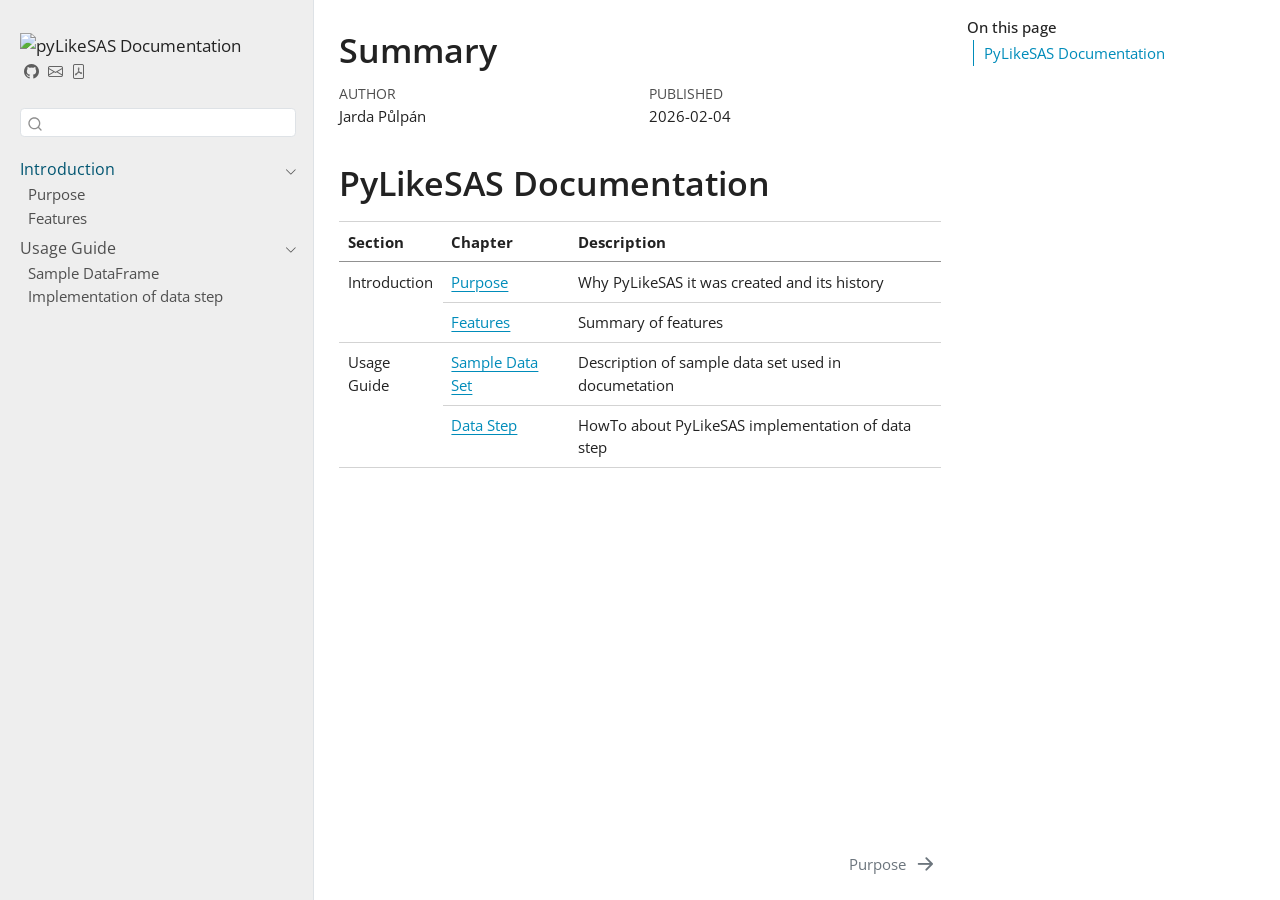
==== docs/index.html @ 1b41780c "added /docs to comply with setting of gh pages" ====
<!DOCTYPE html>
<html xmlns="http://www.w3.org/1999/xhtml" lang="en" xml:lang="en"><head>

<meta charset="utf-8">
<meta name="generator" content="quarto-1.9.36">

<meta name="viewport" content="width=device-width, initial-scale=1.0, user-scalable=yes">

<meta name="author" content="Jarda Půlpán">
<meta name="dcterms.date" content="2026-02-04">

<title>Summary</title>
<style>
/* Default styles provided by pandoc.
** See https://pandoc.org/MANUAL.html#variables-for-html for config info.
*/
code{white-space: pre-wrap;}
span.smallcaps{font-variant: small-caps;}
div.columns{display: flex; gap: min(4vw, 1.5em);}
div.column{flex: auto; overflow-x: auto;}
div.hanging-indent{margin-left: 1.5em; text-indent: -1.5em;}
ul.task-list{list-style: none;}
ul.task-list li input[type="checkbox"] {
  width: 0.8em;
  margin: 0 0.8em 0.2em -1em; /* quarto-specific, see https://github.com/quarto-dev/quarto-cli/issues/4556 */ 
  vertical-align: middle;
}
</style>


<script src="site_libs/quarto-nav/quarto-nav.js"></script>
<script src="site_libs/quarto-nav/headroom.min.js"></script>
<script src="site_libs/clipboard/clipboard.min.js"></script>
<script src="site_libs/quarto-search/autocomplete.umd.js"></script>
<script src="site_libs/quarto-search/fuse.min.js"></script>
<script src="site_libs/quarto-search/quarto-search.js"></script>
<meta name="quarto:offset" content="./">
<link href="./Purpose.html" rel="next">
<script src="site_libs/quarto-html/quarto.js" type="module"></script>
<script src="site_libs/quarto-html/tabsets/tabsets.js" type="module"></script>
<script src="site_libs/quarto-html/popper.min.js"></script>
<script src="site_libs/quarto-html/tippy.umd.min.js"></script>
<script src="site_libs/quarto-html/anchor.min.js"></script>
<link href="site_libs/quarto-html/tippy.css" rel="stylesheet">
<link href="site_libs/quarto-html/quarto-syntax-highlighting-6b946396810233e5ce30c40e93c9c235.css" rel="stylesheet" id="quarto-text-highlighting-styles">
<script src="site_libs/bootstrap/bootstrap.min.js"></script>
<link href="site_libs/bootstrap/bootstrap-icons.css" rel="stylesheet">
<link href="site_libs/bootstrap/bootstrap-2acffc712711a44db399ac0c8c49660f.min.css" rel="stylesheet" append-hash="true" id="quarto-bootstrap" data-mode="light">
<script id="quarto-search-options" type="application/json">{
  "location": "sidebar",
  "copy-button": false,
  "collapse-after": 3,
  "panel-placement": "start",
  "type": "textbox",
  "limit": 50,
  "keyboard-shortcut": [
    "f",
    "/",
    "s"
  ],
  "show-item-context": false,
  "language": {
    "search-no-results-text": "No results",
    "search-matching-documents-text": "matching documents",
    "search-copy-link-title": "Copy link to search",
    "search-hide-matches-text": "Hide additional matches",
    "search-more-match-text": "more match in this document",
    "search-more-matches-text": "more matches in this document",
    "search-clear-button-title": "Clear",
    "search-text-placeholder": "",
    "search-detached-cancel-button-title": "Cancel",
    "search-submit-button-title": "Submit",
    "search-label": "Search"
  }
}</script>


<link rel="stylesheet" href="styles.css">
</head>

<body class="nav-sidebar docked quarto-light">

<div id="quarto-search-results"></div>
  <header id="quarto-header" class="headroom fixed-top">
  <nav class="quarto-secondary-nav">
    <div class="container-fluid d-flex">
      <button type="button" class="quarto-btn-toggle btn" data-bs-toggle="collapse" role="button" data-bs-target=".quarto-sidebar-collapse-item" aria-controls="quarto-sidebar" aria-expanded="false" aria-label="Toggle sidebar navigation" onclick="if (window.quartoToggleHeadroom) { window.quartoToggleHeadroom(); }">
        <i class="bi bi-layout-text-sidebar-reverse"></i>
      </button>
        <nav class="quarto-page-breadcrumbs" aria-label="breadcrumb"><ol class="breadcrumb"><li class="breadcrumb-item"><a href="./index.html">Introduction</a></li></ol></nav>
        <a class="flex-grow-1" role="navigation" data-bs-toggle="collapse" data-bs-target=".quarto-sidebar-collapse-item" aria-controls="quarto-sidebar" aria-expanded="false" aria-label="Toggle sidebar navigation" onclick="if (window.quartoToggleHeadroom) { window.quartoToggleHeadroom(); }">      
        </a>
      <button type="button" class="btn quarto-search-button" aria-label="Search" onclick="window.quartoOpenSearch();">
        <i class="bi bi-search"></i>
      </button>
    </div>
  </nav>
</header>
<!-- content -->
<div id="quarto-content" class="quarto-container page-columns page-rows-contents page-layout-full">
<!-- sidebar -->
  <nav id="quarto-sidebar" class="sidebar collapse collapse-horizontal quarto-sidebar-collapse-item sidebar-navigation docked overflow-auto">
    <div class="pt-lg-2 mt-2 text-left sidebar-header">
      <a href="./index.html" class="sidebar-logo-link">
      <img src="./images/pyLikeSAS_logo.png" alt="pyLikeSAS Documentation" class="sidebar-logo light-content py-0 d-lg-inline d-none">
      <img src="./images/pyLikeSAS_logo.png" alt="pyLikeSAS Documentation" class="sidebar-logo dark-content py-0 d-lg-inline d-none">
      </a>
      <div class="sidebar-tools-main tools-wide">
    <a href="https://github.com/PulpanJ/pyLikeSAS" title="" class="quarto-navigation-tool px-1" aria-label=""><i class="bi bi-github"></i></a>
    <a href="mailto:pulpanj@volny.cz" title="" class="quarto-navigation-tool px-1" aria-label=""><i class="bi bi-envelope"></i></a>
    <a href="./mybook.pdf" title="" class="quarto-navigation-tool px-1" aria-label=""><i class="bi bi-file-pdf"></i></a>
</div>
      </div>
        <div class="mt-2 flex-shrink-0 align-items-center">
        <div class="sidebar-search">
        <div id="quarto-search" class="" title="Search"></div>
        </div>
        </div>
    <div class="sidebar-menu-container"> 
    <ul class="list-unstyled mt-1">
        <li class="sidebar-item sidebar-item-section">
      <div class="sidebar-item-container"> 
            <a href="./index.html" class="sidebar-item-text sidebar-link active">
 <span class="menu-text">Introduction</span></a>
          <a class="sidebar-item-toggle text-start" data-bs-toggle="collapse" data-bs-target="#" role="navigation" aria-expanded="true" aria-label="Toggle section">
            <i class="bi bi-chevron-right ms-2"></i>
          </a> 
      </div>
      <ul id="" class="collapse list-unstyled sidebar-section depth1 show">  
          <li class="sidebar-item">
  <div class="sidebar-item-container"> 
  <a href="./Purpose.html" class="sidebar-item-text sidebar-link">
 <span class="menu-text">Purpose</span></a>
  </div>
</li>
          <li class="sidebar-item">
  <div class="sidebar-item-container"> 
  <a href="./pyLikeSAS.html" class="sidebar-item-text sidebar-link">
 <span class="menu-text">Features</span></a>
  </div>
</li>
      </ul>
  </li>
        <li class="sidebar-item sidebar-item-section">
      <div class="sidebar-item-container"> 
            <a class="sidebar-item-text sidebar-link text-start" data-bs-toggle="collapse" data-bs-target="#quarto-sidebar-section-1" role="navigation" aria-expanded="true">
 <span class="menu-text">Usage Guide</span></a>
          <a class="sidebar-item-toggle text-start" data-bs-toggle="collapse" data-bs-target="#quarto-sidebar-section-1" role="navigation" aria-expanded="true" aria-label="Toggle section">
            <i class="bi bi-chevron-right ms-2"></i>
          </a> 
      </div>
      <ul id="quarto-sidebar-section-1" class="collapse list-unstyled sidebar-section depth1 show">  
          <li class="sidebar-item">
  <div class="sidebar-item-container"> 
  <a href="./SampleDataFrame.html" class="sidebar-item-text sidebar-link">
 <span class="menu-text">Sample DataFrame</span></a>
  </div>
</li>
          <li class="sidebar-item">
  <div class="sidebar-item-container"> 
  <a href="./Implementationsofdatastep.html" class="sidebar-item-text sidebar-link">
 <span class="menu-text">Implementation of data step</span></a>
  </div>
</li>
      </ul>
  </li>
    </ul>
    </div>
</nav>
<div id="quarto-sidebar-glass" class="quarto-sidebar-collapse-item" data-bs-toggle="collapse" data-bs-target=".quarto-sidebar-collapse-item"></div>
<!-- margin-sidebar -->
    <div id="quarto-margin-sidebar" class="sidebar margin-sidebar">
        <nav id="TOC" role="doc-toc" class="toc-active" data-toc-expanded="-1">
    <h2 id="toc-title">On this page</h2>
   
  <ul>
  <li><a href="#pylikesas-documentation" id="toc-pylikesas-documentation" class="nav-link active" data-scroll-target="#pylikesas-documentation">PyLikeSAS Documentation</a></li>
  </ul>
</nav>
    </div>
<!-- main -->
<main class="content column-body" id="quarto-document-content">

<header id="title-block-header" class="quarto-title-block default">
<div class="quarto-title">
<h1 class="title">Summary</h1>
</div>



<div class="quarto-title-meta column-body">

    <div>
    <div class="quarto-title-meta-heading">Author</div>
    <div class="quarto-title-meta-contents">
             <p>Jarda Půlpán </p>
          </div>
  </div>
    
    <div>
    <div class="quarto-title-meta-heading">Published</div>
    <div class="quarto-title-meta-contents">
      <p class="date">2026-02-04</p>
    </div>
  </div>
  
    
  </div>
  


</header>


<section id="pylikesas-documentation" class="level1">
<h1>PyLikeSAS Documentation</h1>
<table class="caption-top table">
<thead>
<tr class="header">
<th> Section</th>
<th>Chapter</th>
<th>Description</th>
</tr>
</thead>
<tbody>
<tr class="odd">
<td rowspan="2"> Introduction</td>
<td><a href="./Purpose.html">Purpose</a><br>
</td>
<td>Why PyLikeSAS it was created and its history</td>
</tr>
<tr class="even">
<td><a href="./pyLikeSAS.html">Features</a></td>
<td>Summary of features</td>
</tr>
<tr class="odd">
<td rowspan="2"> Usage Guide</td>
<td><a href="./SampleDataFrame.html">Sample Data Set</a></td>
<td>Description of sample data set used in documetation</td>
</tr>
<tr class="even">
<td><a href="./Implementationsofdatastep.html">Data Step</a></td>
<td>HowTo about PyLikeSAS implementation of data step</td>
</tr>
</tbody>
</table>


</section>

<a onclick="window.scrollTo(0, 0); return false;" role="button" id="quarto-back-to-top"><i class="bi bi-arrow-up"></i> Back to top</a></main> <!-- /main -->
<script id="quarto-html-after-body" type="application/javascript">
  window.document.addEventListener("DOMContentLoaded", function (event) {
    const icon = "";
    const anchorJS = new window.AnchorJS();
    anchorJS.options = {
      placement: 'right',
      icon: icon
    };
    anchorJS.add('.anchored');
    const isCodeAnnotation = (el) => {
      for (const clz of el.classList) {
        if (clz.startsWith('code-annotation-')) {                     
          return true;
        }
      }
      return false;
    }
    const onCopySuccess = function(e) {
      // button target
      const button = e.trigger;
      // don't keep focus
      button.blur();
      // flash "checked"
      button.classList.add('code-copy-button-checked');
      var currentTitle = button.getAttribute("title");
      button.setAttribute("title", "Copied!");
      let tooltip;
      if (window.bootstrap) {
        button.setAttribute("data-bs-toggle", "tooltip");
        button.setAttribute("data-bs-placement", "left");
        button.setAttribute("data-bs-title", "Copied!");
        tooltip = new bootstrap.Tooltip(button, 
          { trigger: "manual", 
            customClass: "code-copy-button-tooltip",
            offset: [0, -8]});
        tooltip.show();    
      }
      setTimeout(function() {
        if (tooltip) {
          tooltip.hide();
          button.removeAttribute("data-bs-title");
          button.removeAttribute("data-bs-toggle");
          button.removeAttribute("data-bs-placement");
        }
        button.setAttribute("title", currentTitle);
        button.classList.remove('code-copy-button-checked');
      }, 1000);
      // clear code selection
      e.clearSelection();
    }
    const getTextToCopy = function(trigger) {
      const outerScaffold = trigger.parentElement.cloneNode(true);
      const codeEl = outerScaffold.querySelector('code');
      for (const childEl of codeEl.children) {
        if (isCodeAnnotation(childEl)) {
          childEl.remove();
        }
      }
      return codeEl.innerText;
    }
    const clipboard = new window.ClipboardJS('.code-copy-button:not([data-in-quarto-modal])', {
      text: getTextToCopy
    });
    clipboard.on('success', onCopySuccess);
    if (window.document.getElementById('quarto-embedded-source-code-modal')) {
      const clipboardModal = new window.ClipboardJS('.code-copy-button[data-in-quarto-modal]', {
        text: getTextToCopy,
        container: window.document.getElementById('quarto-embedded-source-code-modal')
      });
      clipboardModal.on('success', onCopySuccess);
    }
      var localhostRegex = new RegExp(/^(?:http|https):\/\/localhost\:?[0-9]*\//);
      var mailtoRegex = new RegExp(/^mailto:/);
        var filterRegex = new RegExp('/' + window.location.host + '/');
      var isInternal = (href) => {
          return filterRegex.test(href) || localhostRegex.test(href) || mailtoRegex.test(href);
      }
      // Inspect non-navigation links and adorn them if external
     var links = window.document.querySelectorAll('a[href]:not(.nav-link):not(.navbar-brand):not(.toc-action):not(.sidebar-link):not(.sidebar-item-toggle):not(.pagination-link):not(.no-external):not([aria-hidden]):not(.dropdown-item):not(.quarto-navigation-tool):not(.about-link)');
      for (var i=0; i<links.length; i++) {
        const link = links[i];
        if (!isInternal(link.href)) {
          // undo the damage that might have been done by quarto-nav.js in the case of
          // links that we want to consider external
          if (link.dataset.originalHref !== undefined) {
            link.href = link.dataset.originalHref;
          }
            // target, if specified
            link.setAttribute("target", "_blank");
            if (link.getAttribute("rel") === null) {
              link.setAttribute("rel", "noopener");
            }
            // default icon
            link.classList.add("external");
        }
      }
    function tippyHover(el, contentFn, onTriggerFn, onUntriggerFn) {
      const config = {
        allowHTML: true,
        maxWidth: 500,
        delay: 100,
        arrow: false,
        appendTo: function(el) {
            return el.parentElement;
        },
        interactive: true,
        interactiveBorder: 10,
        theme: 'quarto',
        placement: 'bottom-start',
      };
      if (contentFn) {
        config.content = contentFn;
      }
      if (onTriggerFn) {
        config.onTrigger = onTriggerFn;
      }
      if (onUntriggerFn) {
        config.onUntrigger = onUntriggerFn;
      }
      window.tippy(el, config); 
    }
    const noterefs = window.document.querySelectorAll('a[role="doc-noteref"]');
    for (var i=0; i<noterefs.length; i++) {
      const ref = noterefs[i];
      tippyHover(ref, function() {
        // use id or data attribute instead here
        let href = ref.getAttribute('data-footnote-href') || ref.getAttribute('href');
        try { href = new URL(href).hash; } catch {}
        const id = href.replace(/^#\/?/, "");
        const note = window.document.getElementById(id);
        if (note) {
          return note.innerHTML;
        } else {
          return "";
        }
      });
    }
    const xrefs = window.document.querySelectorAll('a.quarto-xref');
    const processXRef = (id, note) => {
      // Strip column container classes
      const stripColumnClz = (el) => {
        el.classList.remove("page-full", "page-columns");
        if (el.children) {
          for (const child of el.children) {
            stripColumnClz(child);
          }
        }
      }
      stripColumnClz(note)
      if (id === null || id.startsWith('sec-')) {
        // Special case sections, only their first couple elements
        const container = document.createElement("div");
        if (note.children && note.children.length > 2) {
          container.appendChild(note.children[0].cloneNode(true));
          for (let i = 1; i < note.children.length; i++) {
            const child = note.children[i];
            if (child.tagName === "P" && child.innerText === "") {
              continue;
            } else {
              container.appendChild(child.cloneNode(true));
              break;
            }
          }
          if (window.Quarto?.typesetMath) {
            window.Quarto.typesetMath(container);
          }
          return container.innerHTML
        } else {
          if (window.Quarto?.typesetMath) {
            window.Quarto.typesetMath(note);
          }
          return note.innerHTML;
        }
      } else {
        // Remove any anchor links if they are present
        const anchorLink = note.querySelector('a.anchorjs-link');
        if (anchorLink) {
          anchorLink.remove();
        }
        if (window.Quarto?.typesetMath) {
          window.Quarto.typesetMath(note);
        }
        if (note.classList.contains("callout")) {
          return note.outerHTML;
        } else {
          return note.innerHTML;
        }
      }
    }
    for (var i=0; i<xrefs.length; i++) {
      const xref = xrefs[i];
      tippyHover(xref, undefined, function(instance) {
        instance.disable();
        let url = xref.getAttribute('href');
        let hash = undefined; 
        if (url.startsWith('#')) {
          hash = url;
        } else {
          try { hash = new URL(url).hash; } catch {}
        }
        if (hash) {
          const id = hash.replace(/^#\/?/, "");
          const note = window.document.getElementById(id);
          if (note !== null) {
            try {
              const html = processXRef(id, note.cloneNode(true));
              instance.setContent(html);
            } finally {
              instance.enable();
              instance.show();
            }
          } else {
            // See if we can fetch this
            fetch(url.split('#')[0])
            .then(res => res.text())
            .then(html => {
              const parser = new DOMParser();
              const htmlDoc = parser.parseFromString(html, "text/html");
              const note = htmlDoc.getElementById(id);
              if (note !== null) {
                const html = processXRef(id, note);
                instance.setContent(html);
              } 
            }).finally(() => {
              instance.enable();
              instance.show();
            });
          }
        } else {
          // See if we can fetch a full url (with no hash to target)
          // This is a special case and we should probably do some content thinning / targeting
          fetch(url)
          .then(res => res.text())
          .then(html => {
            const parser = new DOMParser();
            const htmlDoc = parser.parseFromString(html, "text/html");
            const note = htmlDoc.querySelector('main.content');
            if (note !== null) {
              // This should only happen for chapter cross references
              // (since there is no id in the URL)
              // remove the first header
              if (note.children.length > 0 && note.children[0].tagName === "HEADER") {
                note.children[0].remove();
              }
              const html = processXRef(null, note);
              instance.setContent(html);
            } 
          }).finally(() => {
            instance.enable();
            instance.show();
          });
        }
      }, function(instance) {
      });
    }
        let selectedAnnoteEl;
        const selectorForAnnotation = ( cell, annotation) => {
          let cellAttr = 'data-code-cell="' + cell + '"';
          let lineAttr = 'data-code-annotation="' +  annotation + '"';
          const selector = 'span[' + cellAttr + '][' + lineAttr + ']';
          return selector;
        }
        const selectCodeLines = (annoteEl) => {
          const doc = window.document;
          const targetCell = annoteEl.getAttribute("data-target-cell");
          const targetAnnotation = annoteEl.getAttribute("data-target-annotation");
          const annoteSpan = window.document.querySelector(selectorForAnnotation(targetCell, targetAnnotation));
          const lines = annoteSpan.getAttribute("data-code-lines").split(",");
          const lineIds = lines.map((line) => {
            return targetCell + "-" + line;
          })
          let top = null;
          let height = null;
          let parent = null;
          if (lineIds.length > 0) {
              //compute the position of the single el (top and bottom and make a div)
              const el = window.document.getElementById(lineIds[0]);
              top = el.offsetTop;
              height = el.offsetHeight;
              parent = el.parentElement.parentElement;
            if (lineIds.length > 1) {
              const lastEl = window.document.getElementById(lineIds[lineIds.length - 1]);
              const bottom = lastEl.offsetTop + lastEl.offsetHeight;
              height = bottom - top;
            }
            if (top !== null && height !== null && parent !== null) {
              // cook up a div (if necessary) and position it 
              let div = window.document.getElementById("code-annotation-line-highlight");
              if (div === null) {
                div = window.document.createElement("div");
                div.setAttribute("id", "code-annotation-line-highlight");
                div.style.position = 'absolute';
                parent.appendChild(div);
              }
              div.style.top = top - 2 + "px";
              div.style.height = height + 4 + "px";
              div.style.left = 0;
              let gutterDiv = window.document.getElementById("code-annotation-line-highlight-gutter");
              if (gutterDiv === null) {
                gutterDiv = window.document.createElement("div");
                gutterDiv.setAttribute("id", "code-annotation-line-highlight-gutter");
                gutterDiv.style.position = 'absolute';
                const codeCell = window.document.getElementById(targetCell);
                const gutter = codeCell.querySelector('.code-annotation-gutter');
                gutter.appendChild(gutterDiv);
              }
              gutterDiv.style.top = top - 2 + "px";
              gutterDiv.style.height = height + 4 + "px";
            }
            selectedAnnoteEl = annoteEl;
          }
        };
        const unselectCodeLines = () => {
          const elementsIds = ["code-annotation-line-highlight", "code-annotation-line-highlight-gutter"];
          elementsIds.forEach((elId) => {
            const div = window.document.getElementById(elId);
            if (div) {
              div.remove();
            }
          });
          selectedAnnoteEl = undefined;
        };
          // Handle positioning of the toggle
      window.addEventListener(
        "resize",
        throttle(() => {
          elRect = undefined;
          if (selectedAnnoteEl) {
            selectCodeLines(selectedAnnoteEl);
          }
        }, 10)
      );
      function throttle(fn, ms) {
      let throttle = false;
      let timer;
        return (...args) => {
          if(!throttle) { // first call gets through
              fn.apply(this, args);
              throttle = true;
          } else { // all the others get throttled
              if(timer) clearTimeout(timer); // cancel #2
              timer = setTimeout(() => {
                fn.apply(this, args);
                timer = throttle = false;
              }, ms);
          }
        };
      }
        // Attach click handler to the DT
        const annoteDls = window.document.querySelectorAll('dt[data-target-cell]');
        for (const annoteDlNode of annoteDls) {
          annoteDlNode.addEventListener('click', (event) => {
            const clickedEl = event.target;
            if (clickedEl !== selectedAnnoteEl) {
              unselectCodeLines();
              const activeEl = window.document.querySelector('dt[data-target-cell].code-annotation-active');
              if (activeEl) {
                activeEl.classList.remove('code-annotation-active');
              }
              selectCodeLines(clickedEl);
              clickedEl.classList.add('code-annotation-active');
            } else {
              // Unselect the line
              unselectCodeLines();
              clickedEl.classList.remove('code-annotation-active');
            }
          });
        }
    const findCites = (el) => {
      const parentEl = el.parentElement;
      if (parentEl) {
        const cites = parentEl.dataset.cites;
        if (cites) {
          return {
            el,
            cites: cites.split(' ')
          };
        } else {
          return findCites(el.parentElement)
        }
      } else {
        return undefined;
      }
    };
    var bibliorefs = window.document.querySelectorAll('a[role="doc-biblioref"]');
    for (var i=0; i<bibliorefs.length; i++) {
      const ref = bibliorefs[i];
      const citeInfo = findCites(ref);
      if (citeInfo) {
        tippyHover(citeInfo.el, function() {
          var popup = window.document.createElement('div');
          citeInfo.cites.forEach(function(cite) {
            var citeDiv = window.document.createElement('div');
            citeDiv.classList.add('hanging-indent');
            citeDiv.classList.add('csl-entry');
            var biblioDiv = window.document.getElementById('ref-' + cite);
            if (biblioDiv) {
              citeDiv.innerHTML = biblioDiv.innerHTML;
            }
            popup.appendChild(citeDiv);
          });
          return popup.innerHTML;
        });
      }
    }
  });
  </script>
<nav class="page-navigation column-body">
  <div class="nav-page nav-page-previous">
  </div>
  <div class="nav-page nav-page-next">
      <a href="./Purpose.html" class="pagination-link" aria-label="Purpose">
        <span class="nav-page-text">Purpose</span> <i class="bi bi-arrow-right-short"></i>
      </a>
  </div>
</nav>
</div> <!-- /content -->




</body></html>
---- docs/site_libs/quarto-html/tippy.css ----
.tippy-box[data-animation=fade][data-state=hidden]{opacity:0}[data-tippy-root]{max-width:calc(100vw - 10px)}.tippy-box{position:relative;background-color:#333;color:#fff;border-radius:4px;font-size:14px;line-height:1.4;white-space:normal;outline:0;transition-property:transform,visibility,opacity}.tippy-box[data-placement^=top]>.tippy-arrow{bottom:0}.tippy-box[data-placement^=top]>.tippy-arrow:before{bottom:-7px;left:0;border-width:8px 8px 0;border-top-color:initial;transform-origin:center top}.tippy-box[data-placement^=bottom]>.tippy-arrow{top:0}.tippy-box[data-placement^=bottom]>.tippy-arrow:before{top:-7px;left:0;border-width:0 8px 8px;border-bottom-color:initial;transform-origin:center bottom}.tippy-box[data-placement^=left]>.tippy-arrow{right:0}.tippy-box[data-placement^=left]>.tippy-arrow:before{border-width:8px 0 8px 8px;border-left-color:initial;right:-7px;transform-origin:center left}.tippy-box[data-placement^=right]>.tippy-arrow{left:0}.tippy-box[data-placement^=right]>.tippy-arrow:before{left:-7px;border-width:8px 8px 8px 0;border-right-color:initial;transform-origin:center right}.tippy-box[data-inertia][data-state=visible]{transition-timing-function:cubic-bezier(.54,1.5,.38,1.11)}.tippy-arrow{width:16px;height:16px;color:#333}.tippy-arrow:before{content:"";position:absolute;border-color:transparent;border-style:solid}.tippy-content{position:relative;padding:5px 9px;z-index:1}
---- docs/site_libs/quarto-html/quarto-syntax-highlighting-6b946396810233e5ce30c40e93c9c235.css ----
/* quarto syntax highlight colors */
:root {
  --quarto-hl-al-color: #ef2929;
  --quarto-hl-an-color: #8f5902;
  --quarto-hl-at-color: #204a87;
  --quarto-hl-bn-color: #0000cf;
  --quarto-hl-ch-color: #c4073a;
  --quarto-hl-co-color: #037e1e;
  --quarto-hl-cv-color: #037e1e;
  --quarto-hl-cn-color: #e60b16;
  --quarto-hl-cf-color: #204a87;
  --quarto-hl-dt-color: #204a87;
  --quarto-hl-dv-color: #0000cf;
  --quarto-hl-do-color: #03741f;
  --quarto-hl-er-color: #a40000;
  --quarto-hl-ex-color: inherit;
  --quarto-hl-fl-color: #0000cf;
  --quarto-hl-fu-color: #204a87;
  --quarto-hl-im-color: inherit;
  --quarto-hl-in-color: #8f5902;
  --quarto-hl-kw-color: #204a87;
  --quarto-hl-op-color: #0717c4;
  --quarto-hl-ot-color: #f4780b;
  --quarto-hl-pp-color: #8f5902;
  --quarto-hl-sc-color: #ce5c00;
  --quarto-hl-ss-color: #4e9a06;
  --quarto-hl-st-color: #b94704;
  --quarto-hl-va-color: #151dc1;
  --quarto-hl-vs-color: #4e9a06;
  --quarto-hl-wa-color: #f7073f;
}

/* other quarto variables */
:root {
  --quarto-font-monospace: SFMono-Regular, Menlo, Monaco, Consolas, "Liberation Mono", "Courier New", monospace;
}

/* syntax highlight based on Pandoc's rules */
/* Alert */
code span.al {
  color: #ef2929;
  font-style: inherit;
}

/* Annotation */
code span.an {
  color: #8f5902;
  font-weight: bold;
  font-style: italic;
}

/* Attribute */
code span.at {
  color: #204a87;
  font-style: inherit;
}

/* BaseN */
code span.bn {
  color: #0000cf;
  font-style: inherit;
}

/* ControlFlow */
code span.cf {
  color: #204a87;
  font-weight: bold;
  font-style: inherit;
  text-decoration: underline;
}

/* Char */
code span.ch {
  color: #c4073a;
  font-weight: bold;
  font-style: inherit;
}

/* Constant */
code span.cn {
  color: #e60b16;
  font-weight: bold;
  font-style: inherit;
}

/* Comment */
code span.co {
  color: #037e1e;
  font-weight: bold;
  font-style: italic;
}

/* CommentVar */
code span.cv {
  color: #037e1e;
  font-weight: bold;
  font-style: italic;
  text-decoration: underline;
}

/* Documentation */
code span.do {
  color: #03741f;
  font-weight: bold;
  font-style: italic;
}

/* DataType */
code span.dt {
  color: #204a87;
  font-style: inherit;
}

/* DecVal */
code span.dv {
  color: #0000cf;
  font-style: inherit;
}

/* Error */
code span.er {
  color: #a40000;
  font-weight: bold;
  font-style: inherit;
}

/* Extension */
code span.ex {
  font-style: inherit;
}

/* Float */
code span.fl {
  color: #0000cf;
  font-style: inherit;
}

/* Function */
code span.fu {
  color: #204a87;
  font-weight: bold;
  font-style: inherit;
  text-decoration: underline;
}

/* Import */
code span.im {
  font-style: inherit;
}

/* Information */
code span.in {
  color: #8f5902;
  font-weight: bold;
  font-style: italic;
}

/* Keyword */
code span.kw {
  color: #204a87;
  font-weight: bold;
  font-style: inherit;
  text-decoration: underline;
}

/* Operator */
code span.op {
  color: #0717c4;
  font-weight: bold;
  font-style: inherit;
}

/* Other */
code span.ot {
  color: #f4780b;
  font-style: inherit;
}

/* Preprocessor */
code span.pp {
  color: #8f5902;
  font-style: italic;
}

/* SpecialChar */
code span.sc {
  color: #ce5c00;
  font-weight: bold;
  font-style: inherit;
}

/* SpecialString */
code span.ss {
  color: #4e9a06;
  font-style: inherit;
}

/* String */
code span.st {
  color: #b94704;
  font-weight: bold;
  font-style: inherit;
}

/* Variable */
code span.va {
  color: #151dc1;
  font-weight: bold;
  font-style: inherit;
}

/* VerbatimString */
code span.vs {
  color: #4e9a06;
  font-style: inherit;
}

/* Warning */
code span.wa {
  color: #f7073f;
  font-weight: bold;
  font-style: italic;
}

.prevent-inlining {
  content: "</";
}

/*# sourceMappingURL=eaf80c912870cfd40461cebea58c818c.css.map */
---- docs/styles.css ----
.quarto-page-breadcrumbs .breadcrumb-item,
.quarto-page-breadcrumbs .breadcrumb-item a {
    text-transform: none !important;
}
/* .quarto-page-breadcrumbs {
    position: sticky !important;
    top: 3.5rem;
    z-index: 1000;
    background: var(--quarto-body-bg);
    padding-top: 0.5rem;
    padding-bottom: 0.5rem;
} 
*/
/* Always show all sidebar sections */
.sidebar .collapse {
    display: block !important;
    height: auto !important;
}

/* Hide the expand/collapse toggle arrows */
.sidebar .collapse-toggle {
    display: none !important;
}
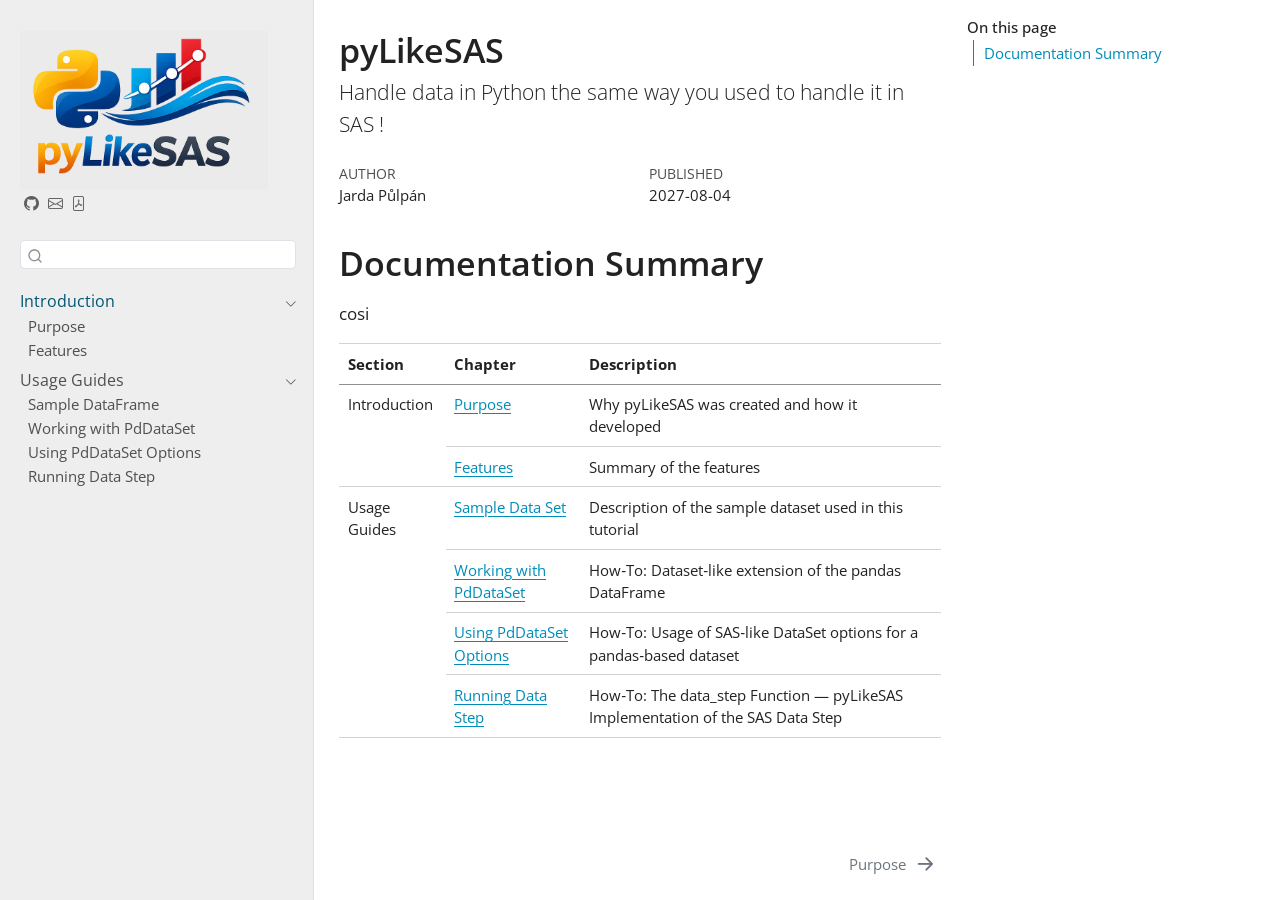
==== commit 3f78b7bd: "docs to gh pages" ====
--- a/docs/index.html
+++ b/docs/index.html
@@ -7,9 +7,9 @@
 <meta name="viewport" content="width=device-width, initial-scale=1.0, user-scalable=yes">
 
 <meta name="author" content="Jarda Půlpán">
-<meta name="dcterms.date" content="2026-02-04">
-
-<title>Summary</title>
+<meta name="dcterms.date" content="2027-08-04">
+
+<title>pyLikeSAS</title>
 <style>
 /* Default styles provided by pandoc.
 ** See https://pandoc.org/MANUAL.html#variables-for-html for config info.
@@ -144,7 +144,7 @@
         <li class="sidebar-item sidebar-item-section">
       <div class="sidebar-item-container"> 
             <a class="sidebar-item-text sidebar-link text-start" data-bs-toggle="collapse" data-bs-target="#quarto-sidebar-section-1" role="navigation" aria-expanded="true">
- <span class="menu-text">Usage Guide</span></a>
+ <span class="menu-text">Usage Guides</span></a>
           <a class="sidebar-item-toggle text-start" data-bs-toggle="collapse" data-bs-target="#quarto-sidebar-section-1" role="navigation" aria-expanded="true" aria-label="Toggle section">
             <i class="bi bi-chevron-right ms-2"></i>
           </a> 
@@ -158,8 +158,20 @@
 </li>
           <li class="sidebar-item">
   <div class="sidebar-item-container"> 
-  <a href="./Implementationsofdatastep.html" class="sidebar-item-text sidebar-link">
- <span class="menu-text">Implementation of data step</span></a>
+  <a href="./WorkingwithPdDataSet.html" class="sidebar-item-text sidebar-link">
+ <span class="menu-text">Working with PdDataSet</span></a>
+  </div>
+</li>
+          <li class="sidebar-item">
+  <div class="sidebar-item-container"> 
+  <a href="./UsageofPdDataSetoptions.html" class="sidebar-item-text sidebar-link">
+ <span class="menu-text">Using PdDataSet Options</span></a>
+  </div>
+</li>
+          <li class="sidebar-item">
+  <div class="sidebar-item-container"> 
+  <a href="./ImplementationsofDataStep.html" class="sidebar-item-text sidebar-link">
+ <span class="menu-text">Running Data Step</span></a>
   </div>
 </li>
       </ul>
@@ -174,7 +186,7 @@
     <h2 id="toc-title">On this page</h2>
    
   <ul>
-  <li><a href="#pylikesas-documentation" id="toc-pylikesas-documentation" class="nav-link active" data-scroll-target="#pylikesas-documentation">PyLikeSAS Documentation</a></li>
+  <li><a href="#documentation-summary" id="toc-documentation-summary" class="nav-link active" data-scroll-target="#documentation-summary">Documentation Summary</a></li>
   </ul>
 </nav>
     </div>
@@ -183,7 +195,8 @@
 
 <header id="title-block-header" class="quarto-title-block default">
 <div class="quarto-title">
-<h1 class="title">Summary</h1>
+<h1 class="title">pyLikeSAS</h1>
+<p class="subtitle lead">Handle data in Python the same way you used to handle it in SAS !</p>
 </div>
 
 
@@ -200,7 +213,7 @@
     <div>
     <div class="quarto-title-meta-heading">Published</div>
     <div class="quarto-title-meta-contents">
-      <p class="date">2026-02-04</p>
+      <p class="date">2027-08-04</p>
     </div>
   </div>
   
@@ -212,8 +225,9 @@
 </header>
 
 
-<section id="pylikesas-documentation" class="level1">
-<h1>PyLikeSAS Documentation</h1>
+<section id="documentation-summary" class="level1">
+<h1>Documentation Summary</h1>
+<p>cosi</p>
 <table class="caption-top table">
 <thead>
 <tr class="header">
@@ -227,20 +241,28 @@
 <td rowspan="2"> Introduction</td>
 <td><a href="./Purpose.html">Purpose</a><br>
 </td>
-<td>Why PyLikeSAS it was created and its history</td>
+<td>Why pyLikeSAS was created and how it developed</td>
 </tr>
 <tr class="even">
 <td><a href="./pyLikeSAS.html">Features</a></td>
-<td>Summary of features</td>
+<td>Summary of the features</td>
 </tr>
 <tr class="odd">
-<td rowspan="2"> Usage Guide</td>
+<td rowspan="4"> Usage Guides</td>
 <td><a href="./SampleDataFrame.html">Sample Data Set</a></td>
-<td>Description of sample data set used in documetation</td>
+<td>Description of the sample dataset used in this tutorial</td>
 </tr>
 <tr class="even">
-<td><a href="./Implementationsofdatastep.html">Data Step</a></td>
-<td>HowTo about PyLikeSAS implementation of data step</td>
+<td><a href="./WorkingwithPdDataSet.html">Working with PdDataSet</a></td>
+<td>How‑To: Dataset‑like extension of the pandas DataFrame</td>
+</tr>
+<tr class="odd">
+<td><a href="./UsageofPdDataSetoptions.html">Using PdDataSet Options</a></td>
+<td>How‑To: Usage of SAS‑like DataSet options for a pandas‑based dataset</td>
+</tr>
+<tr class="even">
+<td><a href="./ImplementationsofDataStep.html">Running Data Step</a></td>
+<td>How‑To: The data_step Function — pyLikeSAS Implementation of the SAS Data Step</td>
 </tr>
 </tbody>
 </table>
